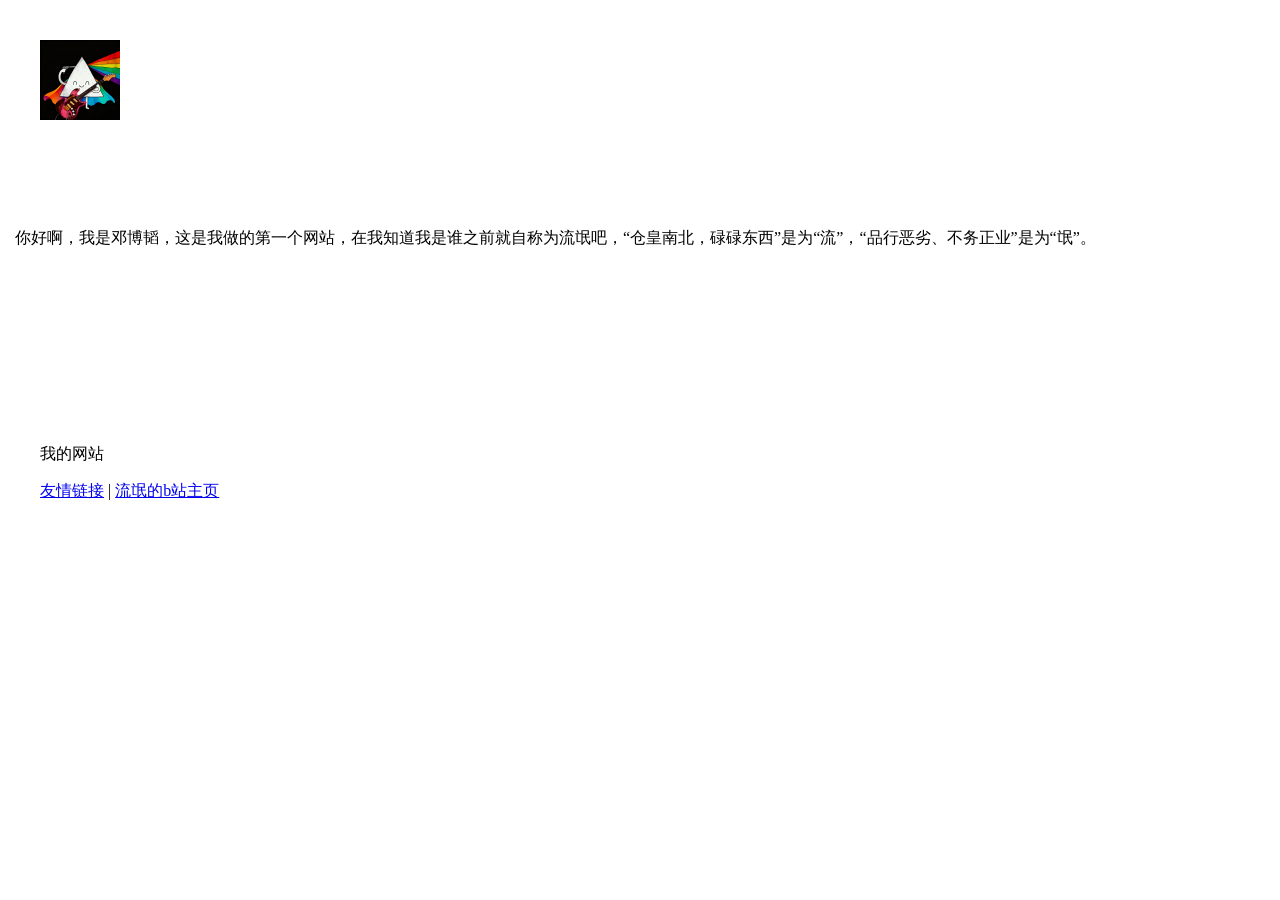
==== index.html @ 8658e3b0 "Add files via upload" ====
<!DOCTYPE html>
<html lang="zh-CN">
	<head>
		<meta charset='utf-8'>
		<title>究竟是个流氓的世界</title>
  		<style>
			body {
				margin: 0;
			}
		</style>
	</head>
	<body>
		<div style="
            background-color:aquamarine
            text-align: center;
            padding: 40px;
        ">
			<img src='XXX.png' alt='究竟是个流氓的世界' width="80px" height="80px">

		</div>
        <div style="
            max-width: 700px
            text-align: center;
            margin: 30px auto;
            padding: 15px;
            line-height: 1.6;
        ">
            <p>你好啊，我是邓博韬，这是我做的第一个网站，在我知道我是谁之前就自称为流氓吧，“仓皇南北，碌碌东西”是为“流”，“品行恶劣、不务正业”是为“氓”。</p>
        </div>
        <div style="
            max-width: 700px
            text-align: center;
            margin: 30px auto;
            padding: 15px;
            line-height: 1.6;
        ">
            <p></p>
        </div>
		<div style="
            background-color:aquamarine
            text-align: center;
            padding: 40px;
        ">
            <p>我的网站</p>
            <a href='https://www.bilibili.com/video/BV1hY411j7UM?spm_id_from=333.788.videopod.sections&vd_source=f68848d6fca244b9efa6de609fa2b0d4'>友情链接</a> |
            <a href='https://space.bilibili.com/399930125?spm_id_from=333.788.0.0'>流氓的b站主页</a>
		</div>
	</body>
</html>
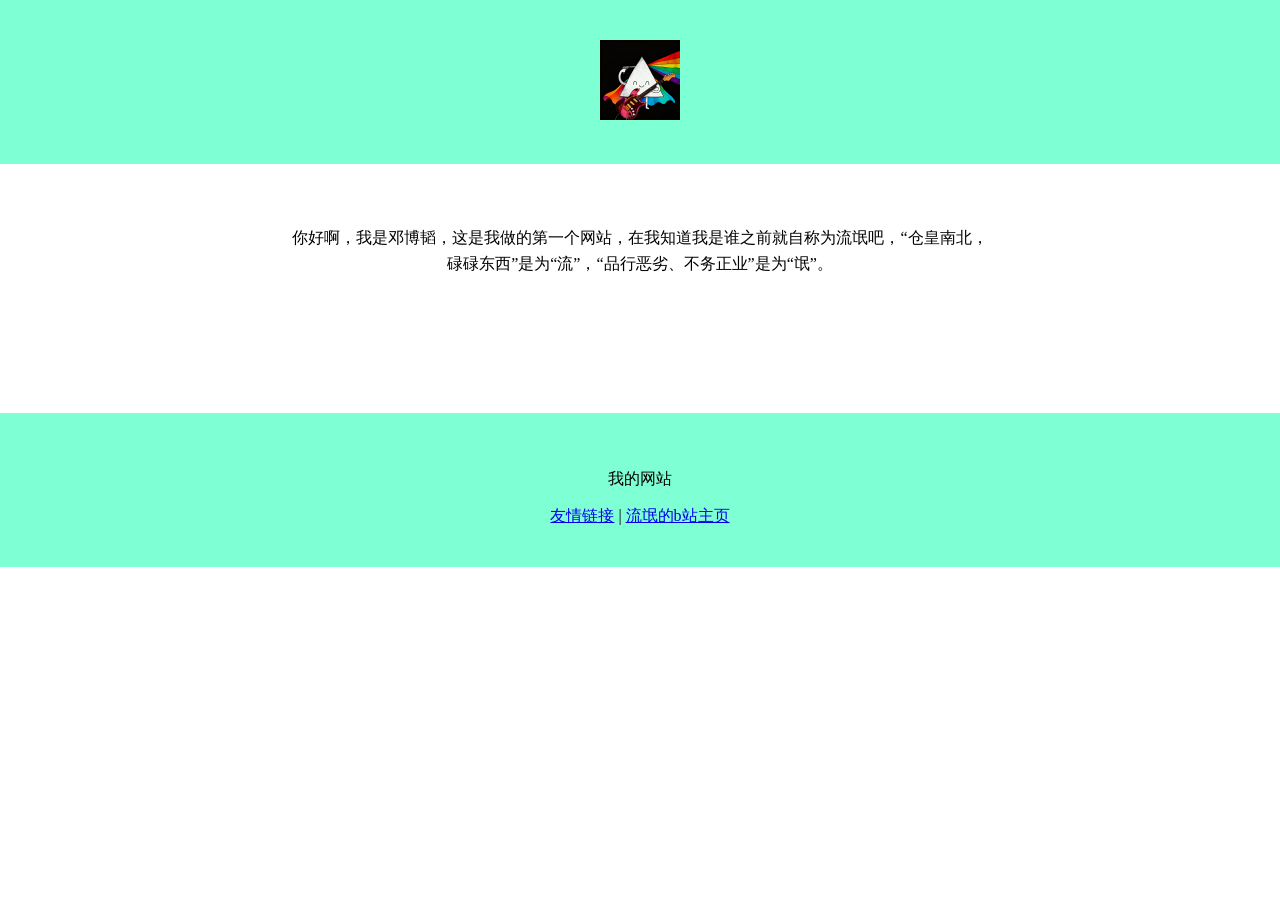
==== commit 1e3a6170: "index.html" ====
--- a/index.html
+++ b/index.html
@@ -11,7 +11,7 @@
 	</head>
 	<body>
 		<div style="
-            background-color:aquamarine
+            background-color:aquamarine;
             text-align: center;
             padding: 40px;
         ">
@@ -19,7 +19,7 @@
 
 		</div>
         <div style="
-            max-width: 700px
+            max-width: 700px;
             text-align: center;
             margin: 30px auto;
             padding: 15px;
@@ -28,7 +28,7 @@
             <p>你好啊，我是邓博韬，这是我做的第一个网站，在我知道我是谁之前就自称为流氓吧，“仓皇南北，碌碌东西”是为“流”，“品行恶劣、不务正业”是为“氓”。</p>
         </div>
         <div style="
-            max-width: 700px
+            max-width: 700px;
             text-align: center;
             margin: 30px auto;
             padding: 15px;
@@ -37,7 +37,7 @@
             <p></p>
         </div>
 		<div style="
-            background-color:aquamarine
+            background-color:aquamarine;
             text-align: center;
             padding: 40px;
         ">
@@ -47,4 +47,5 @@
 		</div>
 	</body>
 </html>
-		+
+		
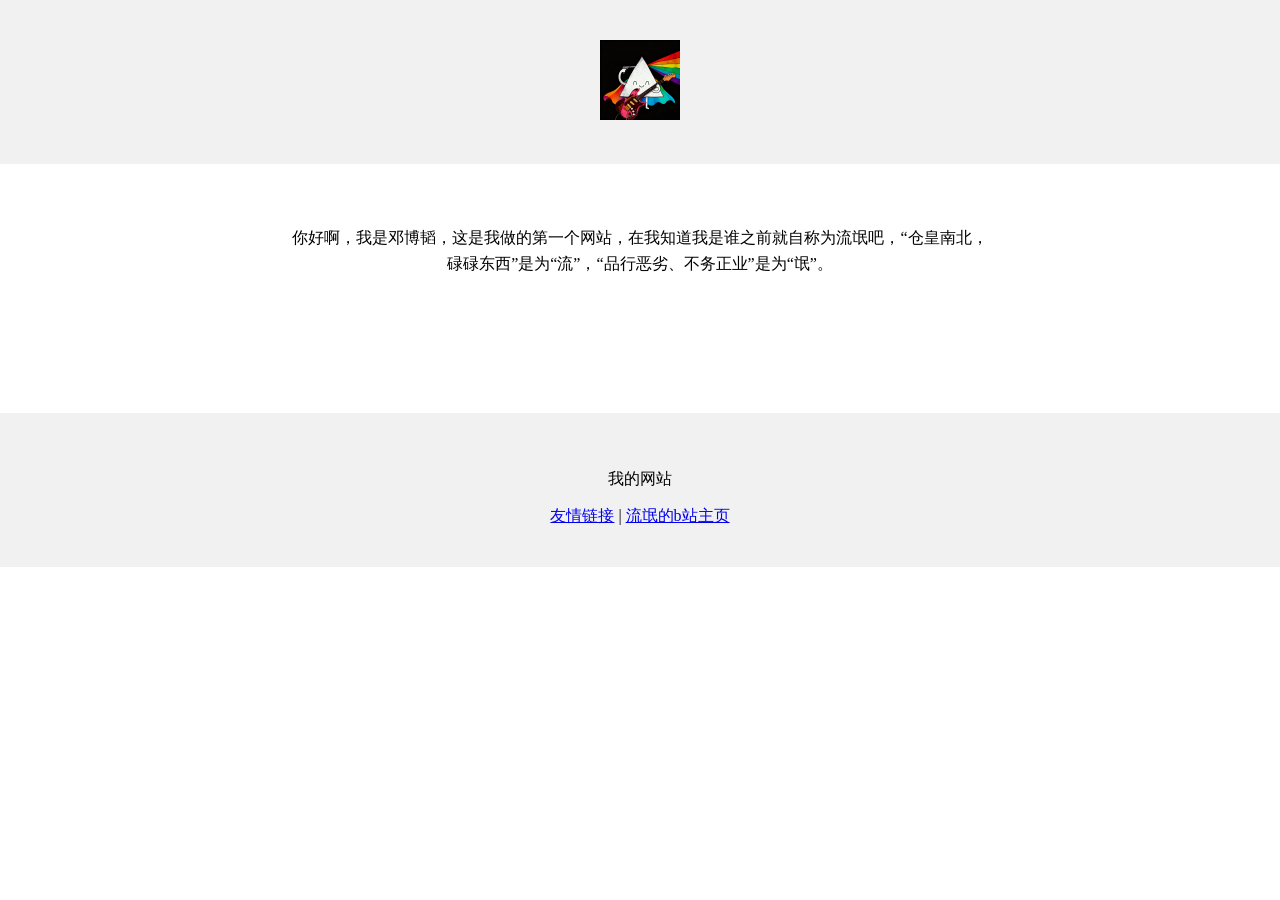
==== commit 586066d8: "Update index.html" ====
--- a/index.html
+++ b/index.html
@@ -11,7 +11,7 @@
 	</head>
 	<body>
 		<div style="
-            background-color:aquamarine;
+            background-color:#f1f1f1;
             text-align: center;
             padding: 40px;
         ">
@@ -37,7 +37,7 @@
             <p></p>
         </div>
 		<div style="
-            background-color:aquamarine;
+            background-color:#f1f1f1;
             text-align: center;
             padding: 40px;
         ">
@@ -49,3 +49,4 @@
 </html>
 
 		
+
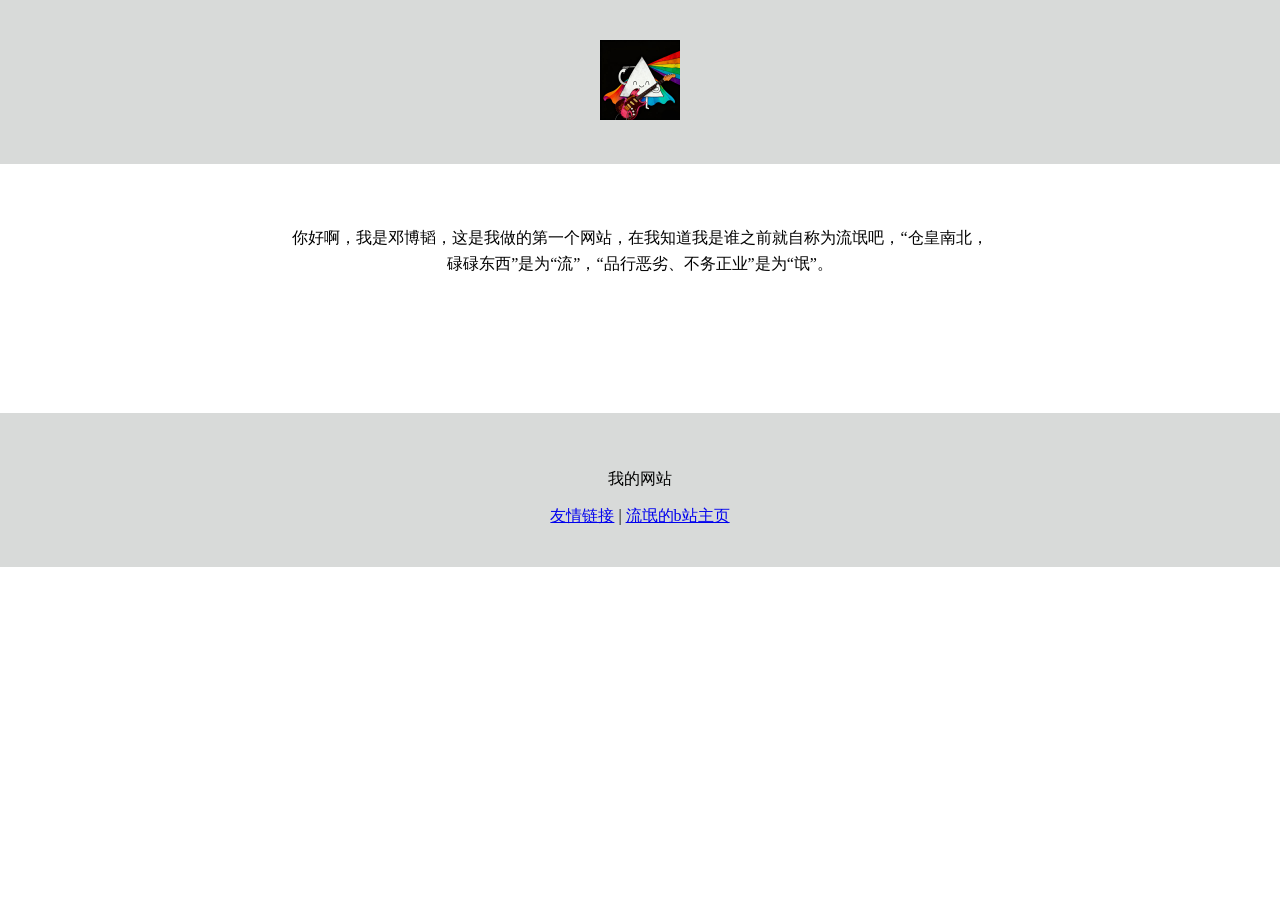
==== commit 07a7fd1c: "Add files via upload" ====
--- a/index.html
+++ b/index.html
@@ -11,7 +11,7 @@
 	</head>
 	<body>
 		<div style="
-            background-color:#f1f1f1;
+            background-color:rgb(216, 218, 217);
             text-align: center;
             padding: 40px;
         ">
@@ -37,7 +37,7 @@
             <p></p>
         </div>
 		<div style="
-            background-color:#f1f1f1;
+            background-color:rgb(216, 218, 217);
             text-align: center;
             padding: 40px;
         ">
@@ -47,6 +47,4 @@
 		</div>
 	</body>
 </html>
-
-		
-
+		
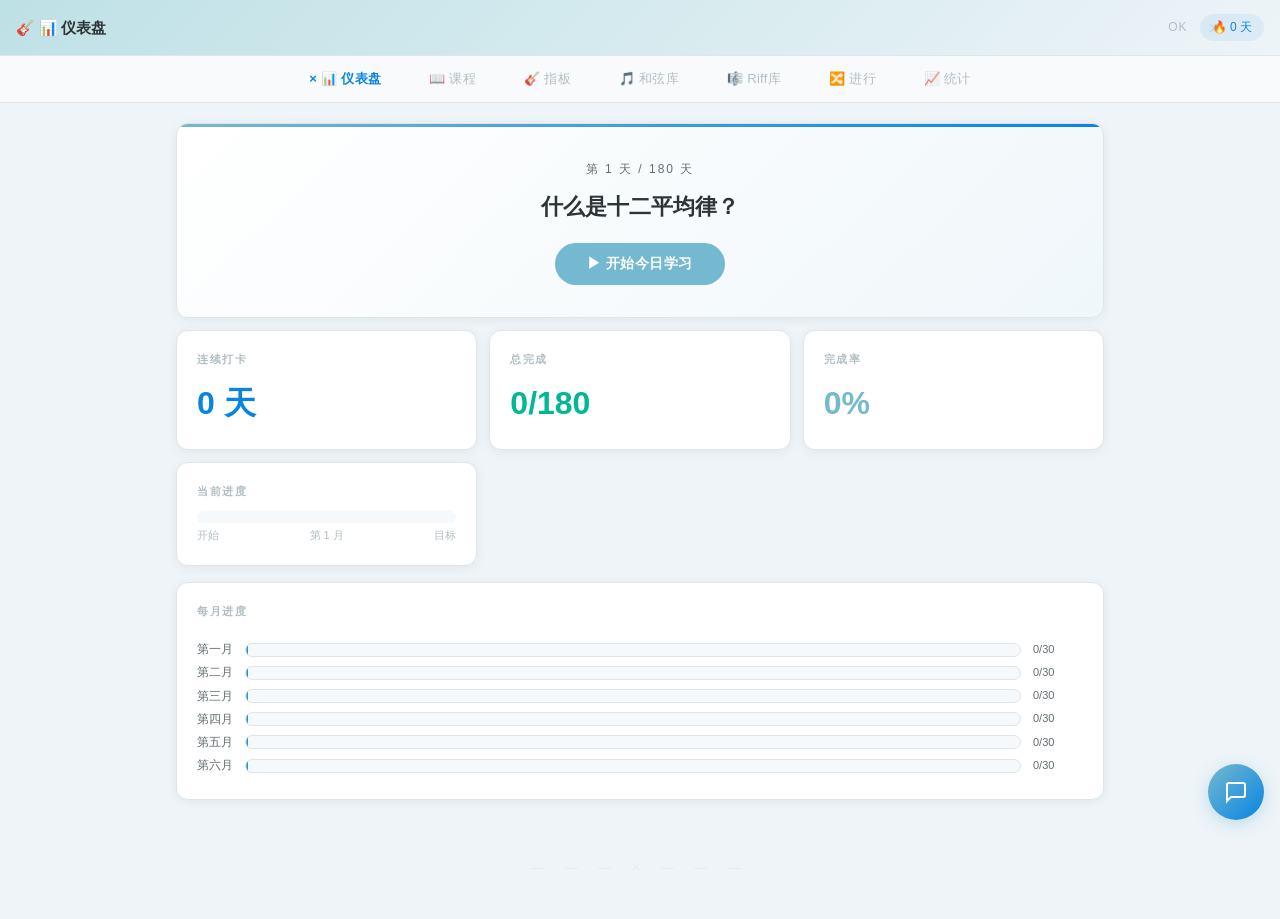
==== commit 767134e3: "Add guitar theory app, OK Computer theme, archive personal page" ====
--- a/index.html
+++ b/index.html
@@ -1,50 +1,61 @@
-<!DOCTYPE html>
-<html lang="zh-CN">
-	<head>
-		<meta charset='utf-8'>
-		<title>究竟是个流氓的世界</title>
-  		<style>
-			body {
-				margin: 0;
-			}
-		</style>
-	</head>
-	<body>
-		<div style="
-            background-color:rgb(216, 218, 217);
-            text-align: center;
-            padding: 40px;
-        ">
-			<img src='XXX.png' alt='究竟是个流氓的世界' width="80px" height="80px">
-
-		</div>
-        <div style="
-            max-width: 700px;
-            text-align: center;
-            margin: 30px auto;
-            padding: 15px;
-            line-height: 1.6;
-        ">
-            <p>你好啊，我是邓博韬，这是我做的第一个网站，在我知道我是谁之前就自称为流氓吧，“仓皇南北，碌碌东西”是为“流”，“品行恶劣、不务正业”是为“氓”。</p>
-        </div>
-        <div style="
-            max-width: 700px;
-            text-align: center;
-            margin: 30px auto;
-            padding: 15px;
-            line-height: 1.6;
-        ">
-            <p></p>
-        </div>
-		<div style="
-            background-color:rgb(216, 218, 217);
-            text-align: center;
-            padding: 40px;
-        ">
-            <p>我的网站</p>
-            <a href='https://www.bilibili.com/video/BV1hY411j7UM?spm_id_from=333.788.videopod.sections&vd_source=f68848d6fca244b9efa6de609fa2b0d4'>友情链接</a> |
-            <a href='https://space.bilibili.com/399930125?spm_id_from=333.788.0.0'>流氓的b站主页</a>
-		</div>
-	</body>
-</html>
-		+<!DOCTYPE html>
+<html lang="zh-CN">
+<head>
+<meta charset="UTF-8">
+<meta name="viewport" content="width=device-width, initial-scale=1.0">
+<title>电吉他乐理学习计划 - 6个月从零到作曲</title>
+<link rel="stylesheet" href="css/style.css">
+</head>
+<body>
+<div id="app">
+  <header id="topbar">
+    <button id="menu-btn" class="icon-btn">☰</button>
+    <h1 id="page-title">🎸 吉他乐理 · 半年计划</h1>
+    <span style="font-size:12px;color:var(--text-muted);font-weight:300;letter-spacing:1px;display:none" id="ok-label">OK</span>
+    <div id="streak-display">🔥 <span id="streak-count">0</span> 天</div>
+  </header>
+
+  <nav id="nav-bar">
+    <button class="nav-btn active" data-view="dashboard">📊 仪表盘</button>
+    <button class="nav-btn" data-view="lesson">📖 课程</button>
+    <button class="nav-btn" data-view="fretboard">🎸 指板</button>
+    <button class="nav-btn" data-view="chords">🎵 和弦库</button>
+    <button class="nav-btn" data-view="riffs">🎼 Riff库</button>
+    <button class="nav-btn" data-view="progressions">🔀 进行</button>
+    <button class="nav-btn" data-view="stats">📈 统计</button>
+  </nav>
+
+  <main id="main-content">
+    <!-- Views rendered here by JavaScript -->
+  </main>
+</div>
+
+<!-- Core -->
+<script src="js/core/storage.js"></script>
+<script src="js/core/music-theory.js"></script>
+<script src="js/core/fretboard.js"></script>
+
+<!-- Data -->
+<script src="js/data/lessons.js"></script>
+<script src="js/data/lessons-ext.js"></script>
+<script src="js/data/quizbank.js"></script>
+<script src="js/data/chords.js"></script>
+<script src="js/data/riffs.js"></script>
+<script src="js/data/progressions.js"></script>
+
+<!-- Views -->
+<script src="js/views/dashboard.js"></script>
+<script src="js/views/lesson.js"></script>
+<script src="js/views/fretboard.js"></script>
+<script src="js/views/stats.js"></script>
+<script src="js/views/chords.js"></script>
+<script src="js/views/riffs.js"></script>
+<script src="js/views/progressions.js"></script>
+
+<!-- AI Chat -->
+<script src="js/views/ai-chat.js"></script>
+
+<!-- App -->
+<script src="js/app.js"></script>
+</body>
+</html>
--- a/css/style.css
+++ b/css/style.css
@@ -0,0 +1,1095 @@
+:root {
+  --bg-primary: #eef4f8;
+  --bg-secondary: #ffffff;
+  --bg-card: #ffffff;
+  --bg-surface: #f6f9fb;
+  --text-primary: #2d3436;
+  --text-secondary: #636e72;
+  --text-muted: #b2bec3;
+  --accent: #74b9cf;
+  --accent2: #e17055;
+  --accent3: #0984e3;
+  --border: #dfe6e9;
+  --success: #00b894;
+  --warning: #fdcb6e;
+  --radius: 8px;
+  --radius-lg: 12px;
+  --shadow: 0 2px 12px rgba(0,0,0,0.06);
+  --shadow-lg: 0 8px 32px rgba(0,0,0,0.08);
+}
+
+* { margin: 0; padding: 0; box-sizing: border-box; }
+
+body {
+  font-family: -apple-system, BlinkMacSystemFont, 'Segoe UI', Roboto, sans-serif;
+  background: var(--bg-primary);
+  color: var(--text-primary);
+  line-height: 1.6;
+  min-height: 100vh;
+  padding-bottom: 70px;
+}
+
+/* OK Computer sky gradient decorative header bar */
+#topbar {
+  position: sticky;
+  top: 0;
+  z-index: 100;
+  background: linear-gradient(135deg, #bee1e6, #eef4f8);
+  padding: 14px 16px;
+  display: flex;
+  align-items: center;
+  gap: 12px;
+  border-bottom: 1px solid var(--border);
+}
+
+#topbar::after {
+  content: '×';
+  position: absolute;
+  right: 60px;
+  top: 50%;
+  transform: translateY(-50%);
+  font-size: 20px;
+  color: var(--accent);
+  opacity: 0.3;
+  font-weight: 300;
+}
+
+#menu-btn { display: none; }
+
+#page-title {
+  flex: 1;
+  font-size: 15px;
+  font-weight: 600;
+  color: var(--text-primary);
+  letter-spacing: -0.3px;
+}
+
+#streak-display {
+  font-size: 12px;
+  color: var(--accent3);
+  background: rgba(9,132,227,0.08);
+  padding: 4px 12px;
+  border-radius: 20px;
+  font-weight: 500;
+}
+
+/* Navigation — concrete road gray */
+#nav-bar {
+  position: fixed;
+  bottom: 0; left: 0; right: 0;
+  z-index: 100;
+  background: #f8fafc;
+  display: flex;
+  border-top: 1px solid var(--border);
+  padding: 4px 0 env(safe-area-inset-bottom, 4px) 0;
+  overflow-x: auto;
+  justify-content: flex-start;
+  gap: 0;
+  -webkit-overflow-scrolling: touch;
+}
+
+.nav-btn {
+  flex: 0 0 auto;
+  min-width: 0;
+  padding: 8px 10px;
+  background: none;
+  border: none;
+  color: var(--text-muted);
+  font-size: 10px;
+  cursor: pointer;
+  transition: color 0.2s;
+  display: flex;
+  flex-direction: column;
+  align-items: center;
+  gap: 2px;
+  letter-spacing: 0.3px;
+}
+
+.nav-btn.active {
+  color: var(--accent3);
+  font-weight: 600;
+}
+
+.nav-btn:hover { color: var(--text-primary); }
+
+/* Main Content */
+#main-content {
+  max-width: 960px;
+  margin: 0 auto;
+  padding: 20px 16px;
+  position: relative;
+}
+
+/* OK Computer road-line decoration at bottom */
+#main-content::after {
+  content: '— — — × — — —';
+  display: block;
+  text-align: center;
+  color: var(--border);
+  font-size: 14px;
+  letter-spacing: 8px;
+  padding: 40px 0 20px;
+  opacity: 0.5;
+  font-weight: 300;
+}
+
+.view { display: none; }
+.view.active { display: block; }
+
+/* Cards — clean white, subtle shadow */
+.card {
+  background: var(--bg-card);
+  border-radius: var(--radius-lg);
+  padding: 20px;
+  margin-bottom: 16px;
+  border: 1px solid var(--border);
+  box-shadow: var(--shadow);
+}
+
+.card-title {
+  font-size: 11px;
+  color: var(--text-muted);
+  margin-bottom: 10px;
+  text-transform: uppercase;
+  letter-spacing: 1.5px;
+  font-weight: 600;
+}
+
+.card-value {
+  font-size: 32px;
+  font-weight: 700;
+  color: var(--text-primary);
+}
+
+/* Dashboard */
+.dashboard-grid {
+  display: grid;
+  grid-template-columns: 1fr 1fr;
+  gap: 12px;
+  margin-bottom: 16px;
+}
+
+.dashboard-grid .card { margin-bottom: 0; }
+
+.today-card {
+  grid-column: 1 / -1;
+  text-align: center;
+  padding: 36px 20px 32px;
+  background: linear-gradient(135deg, #ffffff, #f0f7fa);
+  cursor: pointer;
+  transition: transform 0.2s;
+  position: relative;
+  overflow: hidden;
+}
+
+.today-card::before {
+  content: '';
+  position: absolute;
+  top: 0; left: 0; right: 0;
+  height: 3px;
+  background: linear-gradient(90deg, var(--accent), var(--accent3));
+}
+
+.today-card:hover { transform: translateY(-2px); }
+
+.today-card .day-label {
+  font-size: 12px;
+  color: var(--text-secondary);
+  text-transform: uppercase;
+  letter-spacing: 2px;
+}
+
+.today-card .day-title {
+  font-size: 22px;
+  font-weight: 700;
+  margin: 10px 0 18px;
+  color: var(--text-primary);
+}
+
+.today-card .btn-primary {
+  display: inline-block;
+  padding: 12px 32px;
+  background: var(--accent);
+  color: #fff;
+  border: none;
+  border-radius: 24px;
+  font-size: 14px;
+  font-weight: 600;
+  cursor: pointer;
+  transition: opacity 0.2s;
+  letter-spacing: 0.5px;
+}
+
+.today-card .btn-primary:hover { opacity: 0.9; }
+.today-card .btn-primary:disabled { opacity: 0.4; cursor: not-allowed; }
+
+/* Lesson View */
+.lesson-header {
+  margin-bottom: 20px;
+}
+
+.lesson-nav {
+  display: flex;
+  justify-content: space-between;
+  align-items: center;
+  margin-bottom: 12px;
+}
+
+.lesson-nav button {
+  background: var(--bg-surface);
+  border: 1px solid var(--border);
+  color: var(--text-primary);
+  padding: 8px 16px;
+  border-radius: var(--radius);
+  cursor: pointer;
+  font-size: 13px;
+  transition: background 0.2s;
+}
+
+.lesson-nav button:hover { background: var(--border); }
+.lesson-nav button:disabled { opacity: 0.3; cursor: not-allowed; }
+
+.lesson-nav .day-indicator {
+  font-size: 14px;
+  color: var(--text-secondary);
+}
+
+.lesson-title {
+  font-size: 24px;
+  font-weight: 700;
+  margin-bottom: 8px;
+}
+
+.lesson-meta {
+  display: flex;
+  gap: 12px;
+  font-size: 13px;
+  color: var(--text-secondary);
+}
+
+.lesson-tag {
+  background: var(--bg-surface);
+  padding: 2px 10px;
+  border-radius: 12px;
+  font-size: 12px;
+  color: var(--accent3);
+  border: 1px solid var(--border);
+}
+
+/* Lesson Content */
+.lesson-content {
+  line-height: 1.8;
+  font-size: 15px;
+}
+
+.lesson-content h3 {
+  font-size: 18px;
+  margin: 24px 0 12px;
+  color: var(--accent3);
+}
+
+.lesson-content h4 {
+  font-size: 16px;
+  margin: 20px 0 10px;
+  color: var(--accent);
+}
+
+.lesson-content p {
+  margin-bottom: 12px;
+}
+
+.lesson-content ul, .lesson-content ol {
+  margin: 8px 0 16px 24px;
+}
+
+.lesson-content li {
+  margin-bottom: 6px;
+}
+
+.lesson-content .highlight-box {
+  background: var(--bg-surface);
+  border-left: 3px solid var(--accent);
+  padding: 12px 16px;
+  margin: 16px 0;
+  border-radius: 0 var(--radius) var(--radius) 0;
+}
+
+.lesson-content .exercise-box {
+  background: rgba(9,132,227,0.04);
+  border: 1px solid rgba(9,132,227,0.12);
+  padding: 16px;
+  margin: 16px 0;
+  border-radius: var(--radius);
+}
+
+.lesson-content .exercise-box h4 {
+  color: var(--accent3);
+  margin-top: 0;
+}
+
+.lesson-content code {
+  background: rgba(116,185,207,0.12);
+  padding: 2px 8px;
+  border-radius: 4px;
+  font-size: 14px;
+  color: var(--accent3);
+}
+
+.lesson-content .note-table {
+  width: 100%;
+  border-collapse: collapse;
+  margin: 16px 0;
+  font-size: 14px;
+}
+
+.lesson-content .note-table th,
+.lesson-content .note-table td {
+  padding: 8px 12px;
+  border: 1px solid var(--border);
+  text-align: center;
+}
+
+.lesson-content .note-table th {
+  background: var(--bg-surface);
+  color: var(--accent3);
+  font-weight: 600;
+}
+
+.lesson-fretboard {
+  margin: 16px 0;
+  background: #fff;
+  border: 1px solid var(--border);
+  border-radius: var(--radius);
+  overflow: hidden;
+}
+
+.lesson-fretboard svg {
+  width: 100%;
+  height: auto;
+  display: block;
+}
+
+/* Quiz */
+.quiz-section {
+  margin-top: 24px;
+  padding-top: 20px;
+  border-top: 1px solid var(--border);
+}
+
+.quiz-section h3 {
+  font-size: 18px;
+  margin-bottom: 16px;
+  color: var(--accent3);
+}
+
+.quiz-question {
+  background: var(--bg-surface);
+  border-radius: var(--radius);
+  padding: 16px;
+  margin-bottom: 12px;
+  border: 1px solid var(--border);
+}
+
+.quiz-question .q-text {
+  font-size: 15px;
+  margin-bottom: 12px;
+  font-weight: 500;
+}
+
+.quiz-options {
+  display: flex;
+  flex-direction: column;
+  gap: 8px;
+}
+
+.quiz-option {
+  padding: 10px 14px;
+  background: var(--bg-card);
+  border: 1px solid var(--border);
+  border-radius: var(--radius);
+  cursor: pointer;
+  transition: all 0.2s;
+  font-size: 14px;
+  color: var(--text-primary);
+  text-align: left;
+}
+
+.quiz-option:hover {
+  border-color: var(--accent);
+  background: rgba(116,185,207,0.04);
+}
+
+.quiz-option.correct {
+  border-color: var(--success);
+  background: rgba(0,184,148,0.08);
+}
+
+.quiz-option.wrong {
+  border-color: var(--accent2);
+  background: rgba(225,112,85,0.08);
+}
+
+.quiz-option.reveal-correct {
+  border-color: var(--success);
+}
+
+.quiz-option:disabled {
+  cursor: default;
+}
+
+.quiz-explanation {
+  margin-top: 8px;
+  padding: 8px 12px;
+  background: rgba(116,185,207,0.06);
+  border-radius: var(--radius);
+  font-size: 13px;
+  color: var(--text-secondary);
+  display: none;
+}
+
+.quiz-explanation.show { display: block; }
+
+.quiz-result {
+  font-size: 14px;
+  font-weight: 600;
+  margin-top: 8px;
+}
+
+.quiz-result.correct { color: var(--success); }
+.quiz-result.wrong { color: var(--accent2); }
+
+/* Complete Button */
+.complete-section {
+  text-align: center;
+  margin: 32px 0;
+}
+
+.btn-complete {
+  padding: 14px 48px;
+  background: var(--success);
+  color: #fff;
+  border: none;
+  border-radius: 24px;
+  font-size: 16px;
+  font-weight: 600;
+  cursor: pointer;
+  transition: opacity 0.2s;
+}
+
+.btn-complete:hover { opacity: 0.9; }
+.btn-complete:disabled { opacity: 0.4; cursor: not-allowed; }
+.btn-complete.done { background: var(--text-muted); }
+
+/* Fretboard Explorer */
+.fretboard-controls {
+  display: flex;
+  flex-wrap: wrap;
+  gap: 8px;
+  margin-bottom: 16px;
+}
+
+.fretboard-controls .mode-btn {
+  padding: 8px 16px;
+  background: var(--bg-surface);
+  border: 1px solid var(--border);
+  color: var(--text-secondary);
+  border-radius: var(--radius);
+  cursor: pointer;
+  font-size: 13px;
+  transition: all 0.2s;
+}
+
+.fretboard-controls .mode-btn.active {
+  background: var(--accent);
+  color: #fff;
+  border-color: var(--accent);
+  font-weight: 600;
+}
+
+.fretboard-controls .mode-btn:hover { color: var(--text-primary); }
+
+.fretboard-container {
+  background: #fff;
+  border: 1px solid var(--border);
+  border-radius: var(--radius);
+  overflow: hidden;
+  margin-bottom: 16px;
+}
+
+.fretboard-container svg {
+  width: 100%;
+  height: auto;
+  display: block;
+}
+
+.practice-prompt {
+  text-align: center;
+  padding: 20px;
+  background: var(--bg-surface);
+  border: 1px solid var(--border);
+  border-radius: var(--radius);
+  margin-bottom: 16px;
+}
+
+.practice-prompt .target-note {
+  font-size: 48px;
+  font-weight: 700;
+  color: var(--accent3);
+}
+
+.practice-prompt .hint {
+  font-size: 14px;
+  color: var(--text-secondary);
+  margin-top: 8px;
+}
+
+.practice-result {
+  text-align: center;
+  font-size: 18px;
+  font-weight: 600;
+  margin-top: 12px;
+}
+
+.practice-result.correct { color: var(--success); }
+.practice-result.wrong { color: var(--accent2); }
+
+/* Stats / Calendar */
+.stats-grid {
+  display: grid;
+  grid-template-columns: 1fr 1fr;
+  gap: 12px;
+  margin-bottom: 20px;
+}
+
+.calendar-nav {
+  display: flex;
+  justify-content: space-between;
+  align-items: center;
+  margin-bottom: 16px;
+}
+
+.calendar-nav h3 {
+  font-size: 16px;
+}
+
+.calendar-nav button {
+  background: var(--bg-surface);
+  border: 1px solid var(--border);
+  color: var(--text-primary);
+  padding: 6px 12px;
+  border-radius: var(--radius);
+  cursor: pointer;
+  font-size: 13px;
+}
+
+.calendar-grid {
+  display: grid;
+  grid-template-columns: repeat(7, 1fr);
+  gap: 4px;
+  text-align: center;
+}
+
+.calendar-header {
+  font-size: 11px;
+  color: var(--text-muted);
+  padding: 4px 0;
+  font-weight: 600;
+  text-transform: uppercase;
+  letter-spacing: 0.5px;
+}
+
+.calendar-day {
+  aspect-ratio: 1;
+  display: flex;
+  align-items: center;
+  justify-content: center;
+  font-size: 12px;
+  border-radius: 50%;
+  background: transparent;
+  color: var(--text-secondary);
+}
+
+.calendar-day.filled {
+  background: var(--success);
+  color: #fff;
+  font-weight: 600;
+}
+
+.calendar-day.today {
+  border: 2px solid var(--accent);
+  font-weight: 600;
+}
+
+.calendar-day.empty {
+  visibility: hidden;
+}
+
+.calendar-day.other-month {
+  color: var(--text-muted);
+}
+
+/* Bar Chart */
+.chart-container {
+  margin-top: 20px;
+}
+
+.chart-bar-group {
+  display: flex;
+  align-items: center;
+  gap: 12px;
+  margin-bottom: 8px;
+}
+
+.chart-label {
+  width: 50px;
+  font-size: 12px;
+  color: var(--text-secondary);
+  text-align: right;
+  flex-shrink: 0;
+}
+
+.chart-bar-track {
+  flex: 1;
+  height: 20px;
+  background: var(--bg-surface);
+  border-radius: 10px;
+  overflow: hidden;
+  border: 1px solid var(--border);
+}
+
+.chart-bar-fill {
+  height: 100%;
+  background: linear-gradient(90deg, var(--accent), var(--accent3));
+  border-radius: 10px;
+  transition: width 0.5s;
+  min-width: 2px;
+}
+
+.chart-value {
+  width: 36px;
+  font-size: 12px;
+  color: var(--text-secondary);
+  flex-shrink: 0;
+}
+
+/* OK Computer × dividers */
+.section-divider {
+  display: flex;
+  align-items: center;
+  gap: 12px;
+  margin: 24px 0;
+  color: var(--text-muted);
+  font-size: 14px;
+}
+
+.section-divider::before,
+.section-divider::after {
+  content: '';
+  flex: 1;
+  height: 1px;
+  background: var(--border);
+}
+
+/* Responsive */
+@media (min-width: 768px) {
+  body { padding-bottom: 0; }
+
+  #nav-bar {
+    position: static;
+    border-top: none;
+    border-bottom: 1px solid var(--border);
+    padding: 0;
+    justify-content: center;
+    gap: 0;
+  }
+
+  .nav-btn {
+    flex: none;
+    padding: 14px 24px;
+    font-size: 13px;
+    flex-direction: row;
+    gap: 6px;
+  }
+
+  .dashboard-grid {
+    grid-template-columns: 1fr 1fr 1fr;
+  }
+
+  .today-card {
+    grid-column: 1 / -1;
+  }
+
+  .stats-grid {
+    grid-template-columns: 1fr 1fr 1fr;
+  }
+
+  #ok-label { display: inline !important; }
+}
+
+/* Scrollbar */
+::-webkit-scrollbar { width: 6px; }
+::-webkit-scrollbar-track { background: var(--bg-primary); }
+::-webkit-scrollbar-thumb { background: var(--border); border-radius: 3px; }
+::-webkit-scrollbar-thumb:hover { background: var(--text-muted); }
+
+/* ===== Tab Component ===== */
+.tab-bar {
+  display: flex;
+  overflow-x: auto;
+  gap: 4px;
+  margin-bottom: 16px;
+  padding-bottom: 4px;
+}
+.tab-btn {
+  padding: 8px 16px;
+  background: var(--bg-surface);
+  border: 1px solid var(--border);
+  color: var(--text-secondary);
+  border-radius: var(--radius);
+  cursor: pointer;
+  font-size: 13px;
+  white-space: nowrap;
+  transition: all 0.2s;
+}
+.tab-btn.active {
+  background: var(--accent);
+  color: #fff;
+  border-color: var(--accent);
+  font-weight: 600;
+}
+.tab-btn:hover { color: var(--text-primary); }
+
+/* ===== Chord Cards ===== */
+.chord-card {
+  background: var(--bg-card);
+  border: 1px solid var(--border);
+  border-radius: var(--radius-lg);
+  padding: 16px;
+  margin-bottom: 12px;
+  box-shadow: var(--shadow);
+  transition: border-color 0.2s;
+}
+.chord-card:hover { border-color: var(--accent); }
+.chord-card-header {
+  cursor: pointer;
+  display: flex;
+  justify-content: space-between;
+  align-items: center;
+}
+.chord-card .chord-name {
+  font-size: 18px;
+  font-weight: 700;
+  margin-bottom: 4px;
+}
+.chord-card .chord-intervals {
+  font-size: 12px;
+  color: var(--text-secondary);
+  margin-bottom: 8px;
+}
+.chord-card .chord-details { margin-top: 12px; }
+.chord-card .chord-positions {
+  display: flex;
+  gap: 8px;
+  margin: 8px 0;
+  flex-wrap: wrap;
+}
+.chord-card .pos-btn {
+  padding: 4px 12px;
+  font-size: 12px;
+  background: var(--bg-surface);
+  border: 1px solid var(--border);
+  color: var(--text-secondary);
+  border-radius: 4px;
+  cursor: pointer;
+  transition: all 0.2s;
+}
+.chord-card .pos-btn.active {
+  border-color: var(--accent);
+  color: var(--accent);
+  background: rgba(116,185,207,0.08);
+}
+
+/* ===== Riff Cards ===== */
+.riff-card {
+  background: var(--bg-card);
+  border: 1px solid var(--border);
+  border-radius: var(--radius-lg);
+  padding: 16px;
+  margin-bottom: 12px;
+  transition: border-color 0.2s;
+  box-shadow: var(--shadow);
+}
+.riff-card:hover { border-color: var(--accent); }
+.riff-card .riff-header {
+  display: flex;
+  justify-content: space-between;
+  align-items: start;
+}
+.riff-card .riff-title {
+  font-size: 16px;
+  font-weight: 600;
+}
+.riff-card .riff-artist {
+  font-size: 13px;
+  color: var(--text-secondary);
+}
+.riff-card .riff-difficulty { font-size: 14px; }
+.riff-card .riff-tags {
+  display: flex;
+  gap: 4px;
+  flex-wrap: wrap;
+  margin: 6px 0;
+}
+.riff-card .riff-tag {
+  font-size: 11px;
+  padding: 2px 8px;
+  background: var(--bg-surface);
+  border-radius: 10px;
+  color: var(--text-secondary);
+  border: 1px solid var(--border);
+}
+.riff-card .riff-tabs {
+  background: #f8fafc;
+  padding: 12px;
+  border-radius: var(--radius);
+  overflow-x: auto;
+  font-family: 'Courier New', monospace;
+  font-size: 13px;
+  line-height: 1.5;
+  margin: 10px 0;
+  white-space: pre;
+  border: 1px solid var(--border);
+  color: var(--text-primary);
+}
+.riff-card .riff-details {
+  display: none;
+  margin-top: 12px;
+}
+.riff-card.expanded .riff-details { display: block; }
+
+/* ===== Progression Generator ===== */
+.progression-controls {
+  display: flex;
+  flex-wrap: wrap;
+  gap: 12px;
+  margin-bottom: 16px;
+  align-items: flex-end;
+}
+.progression-controls select {
+  padding: 8px 12px;
+  background: var(--bg-surface);
+  border: 1px solid var(--border);
+  color: var(--text-primary);
+  border-radius: var(--radius);
+  font-size: 14px;
+}
+.style-btn {
+  padding: 8px 16px;
+  background: var(--bg-surface);
+  border: 1px solid var(--border);
+  color: var(--text-secondary);
+  border-radius: var(--radius);
+  cursor: pointer;
+  font-size: 13px;
+  transition: all 0.2s;
+}
+.style-btn.active {
+  background: var(--accent);
+  color: #fff;
+  border-color: var(--accent);
+  font-weight: 600;
+}
+.style-btn:hover { color: var(--text-primary); }
+.btn-generate {
+  padding: 10px 24px;
+  background: var(--accent2);
+  color: #fff;
+  border: none;
+  border-radius: 24px;
+  font-size: 14px;
+  font-weight: 600;
+  cursor: pointer;
+  transition: opacity 0.2s;
+}
+.btn-generate:hover { opacity: 0.9; }
+.progression-result { margin-top: 16px; }
+.progression-chords {
+  display: flex;
+  flex-wrap: wrap;
+  gap: 12px;
+  margin-top: 16px;
+}
+.progression-chord-item {
+  text-align: center;
+  background: var(--bg-card);
+  border: 1px solid var(--border);
+  border-radius: var(--radius);
+  padding: 12px;
+  width: 160px;
+  box-shadow: var(--shadow);
+}
+.progression-chord-item .chord-label {
+  font-size: 16px;
+  font-weight: 700;
+  margin-bottom: 4px;
+}
+.progression-chord-item .roman-numeral {
+  font-size: 13px;
+  color: var(--accent3);
+  margin-bottom: 8px;
+}
+.progression-chord-item .mini-fretboard { margin-top: 8px; }
+
+/* ===== Mini Fretboard ===== */
+.mini-fretboard svg {
+  width: 100%;
+  height: auto;
+  display: block;
+}
+
+/* ===== AI Chat (Floating) — OK Computer style ===== */
+#ai-chat-container {
+  position: fixed;
+  bottom: 80px;
+  right: 16px;
+  z-index: 1000;
+  font-family: -apple-system, BlinkMacSystemFont, 'Segoe UI', Roboto, sans-serif;
+}
+.chat-bubble {
+  width: 56px;
+  height: 56px;
+  border-radius: 50%;
+  background: linear-gradient(135deg, var(--accent), var(--accent3));
+  color: #fff;
+  border: none;
+  cursor: pointer;
+  font-size: 20px;
+  box-shadow: 0 4px 16px rgba(116,185,207,0.4);
+  display: flex;
+  align-items: center;
+  justify-content: center;
+  transition: transform 0.2s;
+}
+.chat-bubble:hover { transform: scale(1.1); }
+.chat-panel {
+  position: fixed;
+  bottom: 148px;
+  right: 16px;
+  width: 360px;
+  max-height: 520px;
+  background: #fff;
+  border: 1px solid var(--border);
+  border-radius: var(--radius-lg);
+  box-shadow: var(--shadow-lg);
+  display: none;
+  flex-direction: column;
+  z-index: 999;
+}
+.chat-panel.open { display: flex; }
+.chat-header {
+  padding: 12px 16px;
+  border-bottom: 1px solid var(--border);
+  display: flex;
+  justify-content: space-between;
+  align-items: center;
+  flex-shrink: 0;
+  background: #fafcfd;
+}
+.chat-header h3 { font-size: 14px; margin: 0; color: var(--text-primary); }
+.chat-icon-btn {
+  background: none;
+  border: none;
+  color: var(--text-muted);
+  cursor: pointer;
+  font-size: 16px;
+  padding: 4px;
+  border-radius: 4px;
+  transition: color 0.2s;
+}
+.chat-icon-btn:hover { color: var(--text-primary); }
+.chat-messages {
+  flex: 1;
+  padding: 12px;
+  overflow-y: auto;
+  max-height: 350px;
+  min-height: 150px;
+  background: #fafcfd;
+}
+.chat-messages .message {
+  margin-bottom: 12px;
+  padding: 8px 12px;
+  border-radius: var(--radius);
+  font-size: 13px;
+  line-height: 1.6;
+  max-width: 90%;
+  word-wrap: break-word;
+}
+.chat-messages .message.user {
+  background: var(--accent);
+  color: #fff;
+  margin-left: auto;
+  border-bottom-right-radius: 2px;
+}
+.chat-messages .message.assistant {
+  background: var(--bg-surface);
+  color: var(--text-primary);
+  margin-right: auto;
+  border-bottom-left-radius: 2px;
+  border: 1px solid var(--border);
+}
+.chat-messages .message.assistant.typing {
+  opacity: 0.6;
+}
+.chat-input-area {
+  padding: 12px;
+  border-top: 1px solid var(--border);
+  display: flex;
+  gap: 8px;
+  flex-shrink: 0;
+  background: #fff;
+}
+.chat-input-area textarea {
+  flex: 1;
+  padding: 8px 12px;
+  background: var(--bg-surface);
+  border: 1px solid var(--border);
+  border-radius: var(--radius);
+  color: var(--text-primary);
+  font-size: 13px;
+  resize: none;
+  min-height: 36px;
+  max-height: 120px;
+  font-family: inherit;
+}
+.chat-input-area textarea:focus {
+  outline: none;
+  border-color: var(--accent);
+}
+.chat-input-area textarea:disabled {
+  opacity: 0.4;
+}
+.chat-input-area button {
+  padding: 8px 16px;
+  background: var(--accent3);
+  color: #fff;
+  border: none;
+  border-radius: var(--radius);
+  cursor: pointer;
+  font-weight: 600;
+  font-size: 13px;
+  align-self: flex-end;
+  transition: opacity 0.2s;
+}
+.chat-input-area button:hover { opacity: 0.9; }
+.chat-input-area button:disabled { opacity: 0.4; cursor: not-allowed; }
+
+/* ===== Mobile Chat Overlay ===== */
+@media (max-width: 480px) {
+  .chat-panel {
+    right: 0;
+    bottom: 0;
+    width: 100%;
+    max-height: 85vh;
+    border-radius: var(--radius-lg) var(--radius-lg) 0 0;
+  }
+}
